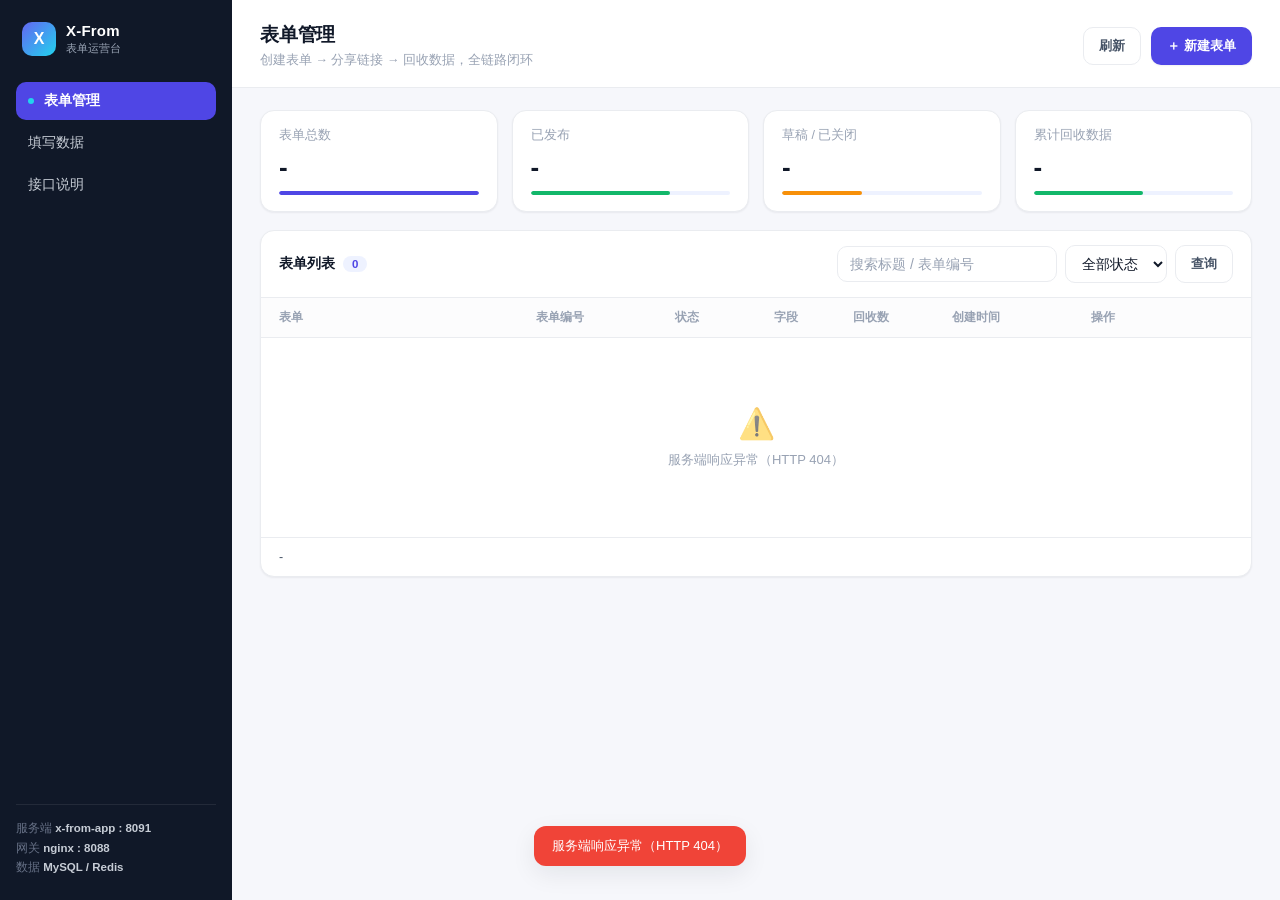
==== docs/dev-ops/nginx/html/admin/index.html @ adfa81b9 "feat: 完成 x-from 表单系统全功能与部署编排 - DDD 六边形架构分层：api/types/domain/case/trigger/infrastructure/app - 运营端接口：" ====
<!DOCTYPE html>
<html lang="zh-CN">
<head>
  <meta charset="UTF-8"/>
  <meta name="viewport" content="width=device-width, initial-scale=1.0"/>
  <title>X-From 表单运营台</title>
  <link rel="stylesheet" href="./assets/style.css"/>
</head>
<body>
<div class="app">
  <aside class="sidebar">
    <div class="brand">
      <div class="brand-logo">X</div>
      <div>
        <strong>X-From</strong>
        <small>表单运营台</small>
      </div>
    </div>
    <nav class="nav">
      <a class="nav-item active" id="navForms"><span class="dot"></span>表单管理</a>
      <a class="nav-item" id="navData">填写数据</a>
      <a class="nav-item" id="navDocs">接口说明</a>
    </nav>
    <div class="sidebar-footer">
      服务端 <b>x-from-app : 8091</b><br/>
      网关 <b>nginx : 8088</b><br/>
      数据 <b>MySQL / Redis</b>
    </div>
  </aside>

  <main class="main">
    <header class="topbar">
      <div>
        <h1 id="pageTitle">表单管理</h1>
        <p id="pageDesc">创建表单 → 分享链接 → 回收数据，全链路闭环</p>
      </div>
      <div class="topbar-actions">
        <button class="btn btn-ghost" id="btnRefresh">刷新</button>
        <button class="btn btn-primary" id="btnCreate">＋ 新建表单</button>
      </div>
    </header>

    <section class="content">
      <div class="stat-grid">
        <div class="stat-card">
          <span class="label">表单总数</span>
          <span class="value" id="statTotal">-</span>
          <span class="spark"><i style="width:100%"></i></span>
        </div>
        <div class="stat-card">
          <span class="label">已发布</span>
          <span class="value" id="statPublished">-</span>
          <span class="spark"><i style="width:70%;background:var(--green)"></i></span>
        </div>
        <div class="stat-card">
          <span class="label">草稿 / 已关闭</span>
          <span class="value" id="statDraft">-</span>
          <span class="spark"><i style="width:40%;background:var(--amber)"></i></span>
        </div>
        <div class="stat-card">
          <span class="label">累计回收数据</span>
          <span class="value" id="statSubmissions">-</span>
          <span class="spark"><i style="width:55%;background:#12b76a"></i></span>
        </div>
      </div>

      <div class="panel">
        <div class="panel-head">
          <div class="panel-title">表单列表 <span class="badge-count" id="listTotal">0</span></div>
          <div class="filters">
            <input class="input input-search" id="keyword" placeholder="搜索标题 / 表单编号"/>
            <select class="select" id="statusFilter">
              <option value="">全部状态</option>
              <option value="0">草稿</option>
              <option value="1">已发布</option>
              <option value="2">已关闭</option>
            </select>
            <button class="btn btn-ghost" id="btnSearch">查询</button>
          </div>
        </div>
        <div class="table-wrap">
          <table class="table">
            <thead>
            <tr>
              <th style="width:26%">表单</th>
              <th style="width:14%">表单编号</th>
              <th style="width:10%">状态</th>
              <th style="width:8%">字段</th>
              <th style="width:10%">回收数</th>
              <th style="width:14%">创建时间</th>
              <th style="width:18%">操作</th>
            </tr>
            </thead>
            <tbody id="formTableBody">
            <tr class="skeleton-row"><td colspan="7"></td></tr>
            </tbody>
          </table>
        </div>
        <div class="pager">
          <span id="pagerInfo">-</span>
          <div class="pages" id="pagerPages"></div>
        </div>
      </div>
    </section>
  </main>
</div>

<!-- 新建表单 -->
<div class="modal" id="createModal">
  <div class="modal-mask" data-close="createModal"></div>
  <div class="modal-card">
    <div class="modal-head">
      <div>
        <h3>新建表单</h3>
        <p>配置字段后可保存草稿，或直接发布并拿到分享链接</p>
      </div>
      <button class="modal-close" data-close="createModal">✕</button>
    </div>
    <div class="modal-body">
      <div class="form-row">
        <label>表单标题 <span class="hint">必填</span></label>
        <input class="input" id="formTitle" placeholder="例如：2025 春季用户调研"/>
      </div>
      <div class="form-row">
        <label>表单描述 <span class="hint">选填，展示在用户端顶部</span></label>
        <textarea class="textarea" id="formDesc" rows="2" placeholder="用一句话说明填写目的"></textarea>
      </div>
      <div class="form-row">
        <label>字段配置 <span class="hint">至少一个字段</span></label>
        <div class="editor" id="fieldEditor"></div>
        <button class="btn btn-ghost" id="btnAddField" style="align-self:flex-start">＋ 添加字段</button>
      </div>
    </div>
    <div class="modal-foot">
      <button class="btn btn-ghost" data-close="createModal">取消</button>
      <button class="btn btn-ghost" id="btnSaveDraft">保存草稿</button>
      <button class="btn btn-primary" id="btnCreatePublish">创建并发布</button>
    </div>
  </div>
</div>

<!-- 填写数据 -->
<div class="modal" id="dataModal">
  <div class="modal-mask" data-close="dataModal"></div>
  <div class="modal-card wide">
    <div class="modal-head">
      <div>
        <h3 id="dataModalTitle">填写数据</h3>
        <p id="dataModalSub">-</p>
      </div>
      <button class="modal-close" data-close="dataModal">✕</button>
    </div>
    <div class="modal-body">
      <div class="data-table-wrap">
        <table class="table">
          <thead id="dataTableHead"></thead>
          <tbody id="dataTableBody"></tbody>
        </table>
      </div>
      <div class="pager" style="border-top:none;padding:0">
        <span id="dataPagerInfo">-</span>
        <div class="pages" id="dataPagerPages"></div>
      </div>
    </div>
    <div class="modal-foot">
      <button class="btn btn-ghost" data-close="dataModal">关闭</button>
    </div>
  </div>
</div>

<!-- 接口说明 -->
<div class="modal" id="docsModal">
  <div class="modal-mask" data-close="docsModal"></div>
  <div class="modal-card">
    <div class="modal-head">
      <div>
        <h3>服务端接口</h3>
        <p>页面已对接全部接口，统一返回 { code, info, data }</p>
      </div>
      <button class="modal-close" data-close="docsModal">✕</button>
    </div>
    <div class="modal-body" style="font-size:13px;line-height:2">
      <div><span class="code-chip">POST</span> /api/admin/form/create　创建表单（publish=true 直接发布）</div>
      <div><span class="code-chip">GET</span> /api/admin/form/list　表单列表（keyword/status/page/pageSize）</div>
      <div><span class="code-chip">GET</span> /api/admin/form/stats　数据概览</div>
      <div><span class="code-chip">GET</span> /api/admin/form/detail?formNo=　表单详情</div>
      <div><span class="code-chip">POST</span> /api/admin/form/publish?formNo=　发布表单</div>
      <div><span class="code-chip">POST</span> /api/admin/form/close?formNo=　关闭表单</div>
      <div><span class="code-chip">GET</span> /api/admin/form/submissions?formNo=　填写数据分页</div>
      <div><span class="code-chip">GET</span> /api/form/{formNo}　用户端获取表单</div>
      <div><span class="code-chip">POST</span> /api/form/submit　用户端提交数据</div>
    </div>
    <div class="modal-foot">
      <button class="btn btn-ghost" data-close="docsModal">关闭</button>
    </div>
  </div>
</div>

<div class="toast" id="toast"></div>
<script src="./assets/app.js"></script>
</body>
</html>
---- docs/dev-ops/nginx/html/admin/assets/style.css ----
:root {
  --brand: #4f46e5;
  --brand-soft: #eef2ff;
  --brand-dark: #4338ca;
  --ink: #101828;
  --ink-2: #475467;
  --ink-3: #98a2b3;
  --line: #eaecf0;
  --bg: #f6f7fb;
  --surface: #ffffff;
  --sidebar: #101828;
  --green: #12b76a;
  --green-soft: #ecfdf3;
  --amber: #f79009;
  --amber-soft: #fffaeb;
  --red: #f04438;
  --red-soft: #fef3f2;
  --radius: 14px;
  --shadow-sm: 0 1px 2px rgba(16, 24, 40, .06);
  --shadow-md: 0 8px 24px rgba(16, 24, 40, .08);
  --shadow-lg: 0 24px 64px rgba(16, 24, 40, .18);
}

* { box-sizing: border-box; }

body {
  margin: 0;
  font-family: -apple-system, BlinkMacSystemFont, "Segoe UI", "PingFang SC", "Hiragino Sans GB", "Microsoft YaHei", sans-serif;
  background: var(--bg);
  color: var(--ink);
  font-size: 14px;
  -webkit-font-smoothing: antialiased;
}

button, input, select, textarea { font-family: inherit; font-size: 14px; }

/* ---------- 布局 ---------- */
.app { display: flex; min-height: 100vh; }

.sidebar {
  width: 232px;
  flex: 0 0 232px;
  background: var(--sidebar);
  color: #fff;
  padding: 22px 16px;
  display: flex;
  flex-direction: column;
  gap: 26px;
  position: sticky;
  top: 0;
  height: 100vh;
}

.brand { display: flex; align-items: center; gap: 10px; padding: 0 6px; }
.brand-logo {
  width: 34px; height: 34px; border-radius: 10px;
  background: linear-gradient(135deg, #6366f1, #22d3ee);
  display: grid; place-items: center;
  font-weight: 800; font-size: 16px; color: #fff;
}
.brand strong { display: block; font-size: 15px; letter-spacing: .2px; }
.brand small { color: #98a2b3; font-size: 11px; }

.nav { display: flex; flex-direction: column; gap: 4px; }
.nav-item {
  display: flex; align-items: center; gap: 10px;
  padding: 10px 12px; border-radius: 10px;
  color: #c7cdd6; text-decoration: none; cursor: pointer;
  font-size: 13.5px; transition: .15s;
}
.nav-item:hover { background: rgba(255, 255, 255, .06); color: #fff; }
.nav-item.active { background: var(--brand); color: #fff; font-weight: 600; }
.nav-item .dot { width: 6px; height: 6px; border-radius: 50%; background: #22d3ee; }

.sidebar-footer {
  margin-top: auto; font-size: 11.5px; color: #667085;
  border-top: 1px solid rgba(255, 255, 255, .08); padding-top: 14px; line-height: 1.7;
}
.sidebar-footer b { color: #c7cdd6; font-weight: 600; }

.main { flex: 1; min-width: 0; display: flex; flex-direction: column; }

.topbar {
  display: flex; align-items: center; justify-content: space-between;
  gap: 16px; padding: 22px 28px 18px;
  background: var(--surface); border-bottom: 1px solid var(--line);
  position: sticky; top: 0; z-index: 20;
}
.topbar h1 { margin: 0; font-size: 19px; letter-spacing: -.2px; }
.topbar p { margin: 4px 0 0; color: var(--ink-3); font-size: 12.5px; }
.topbar-actions { display: flex; gap: 10px; }

.content { padding: 22px 28px 48px; display: flex; flex-direction: column; gap: 18px; }

/* ---------- 按钮 ---------- */
.btn {
  border: 1px solid transparent; border-radius: 10px;
  padding: 9px 15px; cursor: pointer; font-weight: 600; font-size: 13px;
  transition: .15s; white-space: nowrap;
}
.btn:disabled { opacity: .55; cursor: not-allowed; }
.btn-primary { background: var(--brand); color: #fff; box-shadow: var(--shadow-sm); }
.btn-primary:hover:not(:disabled) { background: var(--brand-dark); }
.btn-ghost { background: #fff; color: var(--ink-2); border-color: var(--line); }
.btn-ghost:hover:not(:disabled) { background: #f9fafb; }
.btn-danger-ghost { background: #fff; color: var(--red); border-color: #fee4e2; }
.btn-danger-ghost:hover:not(:disabled) { background: var(--red-soft); }
.btn-sm { padding: 5px 10px; font-size: 12px; border-radius: 8px; }
.link-btn {
  background: none; border: none; padding: 0; cursor: pointer;
  color: var(--brand); font-size: 12.5px; font-weight: 600;
}
.link-btn:hover { text-decoration: underline; }
.link-btn.muted { color: var(--ink-3); }

/* ---------- 统计卡 ---------- */
.stat-grid { display: grid; grid-template-columns: repeat(4, minmax(0, 1fr)); gap: 14px; }
.stat-card {
  background: var(--surface); border: 1px solid var(--line); border-radius: var(--radius);
  padding: 16px 18px; box-shadow: var(--shadow-sm);
  display: flex; flex-direction: column; gap: 8px;
}
.stat-card .label { color: var(--ink-3); font-size: 12.5px; display: flex; align-items: center; gap: 6px; }
.stat-card .value { font-size: 26px; font-weight: 700; letter-spacing: -.6px; }
.stat-card .value small { font-size: 12px; color: var(--ink-3); font-weight: 500; margin-left: 4px; }
.stat-card .spark { height: 4px; border-radius: 4px; background: var(--brand-soft); overflow: hidden; }
.stat-card .spark i { display: block; height: 100%; background: var(--brand); border-radius: 4px; }

/* ---------- 面板 / 表格 ---------- */
.panel {
  background: var(--surface); border: 1px solid var(--line);
  border-radius: var(--radius); box-shadow: var(--shadow-sm); overflow: hidden;
}
.panel-head {
  display: flex; align-items: center; justify-content: space-between;
  gap: 12px; padding: 14px 18px; border-bottom: 1px solid var(--line); flex-wrap: wrap;
}
.panel-title { font-weight: 600; font-size: 14px; display: flex; align-items: center; gap: 8px; }
.badge-count { background: var(--brand-soft); color: var(--brand); border-radius: 20px; padding: 2px 9px; font-size: 11.5px; font-weight: 600; }

.filters { display: flex; gap: 8px; align-items: center; flex-wrap: wrap; }
.input, .select, .textarea {
  border: 1px solid var(--line); border-radius: 10px; padding: 9px 12px;
  background: #fff; color: var(--ink); outline: none; transition: .15s;
}
.input:focus, .select:focus, .textarea:focus { border-color: var(--brand); box-shadow: 0 0 0 3px rgba(79, 70, 229, .12); }
.input::placeholder, .textarea::placeholder { color: var(--ink-3); }
.input-search { min-width: 220px; }

.table-wrap { overflow-x: auto; }
table.table { width: 100%; border-collapse: collapse; }
table.table th {
  text-align: left; font-size: 12px; font-weight: 600; color: var(--ink-3);
  padding: 11px 18px; background: #fcfcfd; border-bottom: 1px solid var(--line); white-space: nowrap;
}
table.table td {
  padding: 14px 18px; border-bottom: 1px solid #f2f4f7; vertical-align: middle; font-size: 13px;
}
table.table tbody tr:hover td { background: #fcfcfe; }
table.table tbody tr:last-child td { border-bottom: none; }
.cell-title { font-weight: 600; color: var(--ink); }
.cell-sub { color: var(--ink-3); font-size: 11.5px; margin-top: 3px; }
.code-chip {
  font-family: ui-monospace, SFMono-Regular, Menlo, monospace;
  background: #f2f4f7; border-radius: 6px; padding: 3px 8px; font-size: 12px; color: var(--ink-2);
}
.ops { display: flex; gap: 10px; align-items: center; flex-wrap: wrap; }

.tag { display: inline-flex; align-items: center; gap: 5px; padding: 3px 9px; border-radius: 20px; font-size: 11.5px; font-weight: 600; }
.tag::before { content: ""; width: 5px; height: 5px; border-radius: 50%; background: currentColor; }
.tag-published { background: var(--green-soft); color: var(--green); }
.tag-draft { background: var(--amber-soft); color: var(--amber); }
.tag-closed { background: #f2f4f7; color: var(--ink-3); }

.empty { padding: 54px 20px; text-align: center; color: var(--ink-3); }
.empty .icon { font-size: 30px; display: block; margin-bottom: 10px; opacity: .6; }
.skeleton-row td { height: 46px; background: linear-gradient(90deg, #f4f5f7 25%, #eceef2 37%, #f4f5f7 63%); background-size: 400% 100%; animation: shimmer 1.2s infinite; }
@keyframes shimmer { 0% { background-position: 100% 0; } 100% { background-position: 0 0; } }

.pager { display: flex; justify-content: space-between; align-items: center; padding: 12px 18px; border-top: 1px solid var(--line); color: var(--ink-2); font-size: 12.5px; }
.pager .pages { display: flex; gap: 6px; align-items: center; }
.page-btn { min-width: 30px; height: 30px; border-radius: 8px; border: 1px solid var(--line); background: #fff; cursor: pointer; color: var(--ink-2); }
.page-btn.active { background: var(--brand); border-color: var(--brand); color: #fff; font-weight: 600; }
.page-btn:disabled { opacity: .45; cursor: not-allowed; }

/* ---------- 弹窗 ---------- */
.modal { position: fixed; inset: 0; display: none; z-index: 60; }
.modal.open { display: block; }
.modal-mask { position: absolute; inset: 0; background: rgba(16, 24, 40, .5); backdrop-filter: blur(2px); }
.modal-card {
  position: relative; margin: 6vh auto; width: min(760px, 92vw); max-height: 88vh;
  background: #fff; border-radius: 18px; box-shadow: var(--shadow-lg);
  display: flex; flex-direction: column; overflow: hidden;
  animation: pop .18s ease-out;
}
.modal-card.wide { width: min(940px, 94vw); }
@keyframes pop { from { transform: translateY(10px) scale(.99); opacity: 0; } to { transform: none; opacity: 1; } }
.modal-head { padding: 18px 22px 14px; border-bottom: 1px solid var(--line); display: flex; justify-content: space-between; align-items: flex-start; gap: 12px; }
.modal-head h3 { margin: 0; font-size: 16px; }
.modal-head p { margin: 5px 0 0; color: var(--ink-3); font-size: 12.5px; }
.modal-close { border: none; background: #f2f4f7; width: 30px; height: 30px; border-radius: 9px; cursor: pointer; color: var(--ink-2); font-size: 15px; }
.modal-close:hover { background: #e4e7ec; }
.modal-body { padding: 20px 22px; overflow-y: auto; display: flex; flex-direction: column; gap: 16px; }
.modal-foot { padding: 14px 22px; border-top: 1px solid var(--line); display: flex; justify-content: flex-end; gap: 10px; background: #fcfcfd; }

.form-row { display: flex; flex-direction: column; gap: 7px; }
.form-row > label { font-size: 12.5px; font-weight: 600; color: var(--ink-2); }
.form-row .hint { font-size: 11.5px; color: var(--ink-3); font-weight: 400; }
.form-grid-2 { display: grid; grid-template-columns: 1fr 1fr; gap: 12px; }

.editor { display: flex; flex-direction: column; gap: 10px; }
.field-card {
  border: 1px solid var(--line); border-radius: 12px; padding: 12px 14px;
  display: flex; flex-direction: column; gap: 10px; background: #fcfcfd;
}
.field-card-head { display: flex; align-items: center; justify-content: space-between; gap: 10px; }
.field-index { font-size: 11.5px; font-weight: 700; color: var(--brand); background: var(--brand-soft); border-radius: 6px; padding: 3px 8px; }
.field-del { border: none; background: none; color: var(--red); cursor: pointer; font-size: 12px; font-weight: 600; }
.editor-empty { border: 1px dashed #d0d5dd; border-radius: 12px; padding: 22px; text-align: center; color: var(--ink-3); font-size: 12.5px; }

.checkbox { display: inline-flex; align-items: center; gap: 7px; font-size: 12.5px; color: var(--ink-2); cursor: pointer; }
.checkbox input { width: 15px; height: 15px; accent-color: var(--brand); }

/* ---------- Toast ---------- */
.toast {
  position: fixed; left: 50%; bottom: 34px; transform: translate(-50%, 20px);
  background: var(--ink); color: #fff; padding: 11px 18px; border-radius: 12px;
  font-size: 13px; opacity: 0; pointer-events: none; transition: .22s; z-index: 90;
  box-shadow: var(--shadow-md); max-width: 80vw;
}
.toast.show { opacity: 1; transform: translate(-50%, 0); }
.toast.error { background: var(--red); }
.toast.success { background: #054f31; }

/* ---------- 数据表滚动 ---------- */
.data-table-wrap { max-height: 52vh; overflow: auto; border: 1px solid var(--line); border-radius: 12px; }
.data-table-wrap table.table th { position: sticky; top: 0; z-index: 1; }
.value-pill { display: inline-block; background: #f2f4f7; border-radius: 7px; padding: 2px 8px; font-size: 12px; margin: 2px 3px 2px 0; }

@media (max-width: 1080px) {
  .stat-grid { grid-template-columns: repeat(2, minmax(0, 1fr)); }
  .sidebar { width: 200px; flex-basis: 200px; }
}
@media (max-width: 760px) {
  .sidebar { display: none; }
  .content, .topbar { padding-left: 16px; padding-right: 16px; }
  .form-grid-2 { grid-template-columns: 1fr; }
}
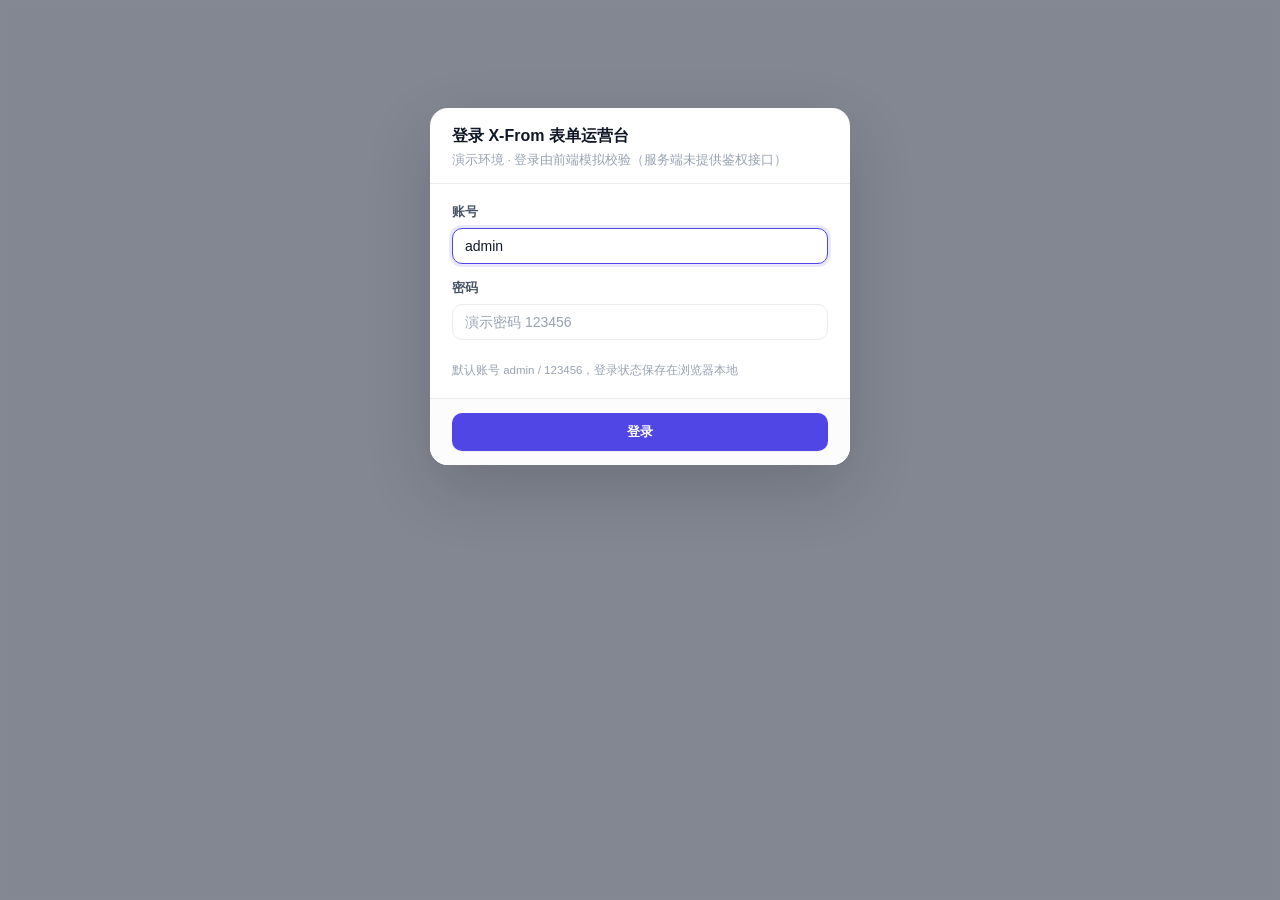
==== commit 6e6ddda2: "feat(web): 前端接口层独立为 api.js，运营端补模拟登录与数据查询 - admin/user 各新增 assets/api.js：统一收敛 /api/admin/form 与 /api/" ====
--- a/docs/dev-ops/nginx/html/admin/index.html
+++ b/docs/dev-ops/nginx/html/admin/index.html
@@ -6,7 +6,7 @@
   <title>X-From 表单运营台</title>
   <link rel="stylesheet" href="./assets/style.css"/>
 </head>
-<body>
+<body class="logged-out">
 <div class="app">
   <aside class="sidebar">
     <div class="brand">
@@ -35,8 +35,13 @@
         <p id="pageDesc">创建表单 → 分享链接 → 回收数据，全链路闭环</p>
       </div>
       <div class="topbar-actions">
+        <div class="user-chip">
+          <span class="user-avatar">A</span>
+          <span id="currentUser">-</span>
+        </div>
         <button class="btn btn-ghost" id="btnRefresh">刷新</button>
         <button class="btn btn-primary" id="btnCreate">＋ 新建表单</button>
+        <button class="btn btn-danger-ghost" id="btnLogout">退出</button>
       </div>
     </header>
 
@@ -76,6 +81,7 @@
               <option value="2">已关闭</option>
             </select>
             <button class="btn btn-ghost" id="btnSearch">查询</button>
+            <button class="btn btn-ghost" id="btnReset">重置</button>
           </div>
         </div>
         <div class="table-wrap">
@@ -105,6 +111,36 @@
   </main>
 </div>
 
+<!-- 模拟登录 -->
+<div class="modal" id="loginModal">
+  <div class="modal-mask"></div>
+  <div class="modal-card login-card">
+    <div class="modal-head">
+      <div>
+        <h3>登录 X-From 表单运营台</h3>
+        <p>演示环境 · 登录由前端模拟校验（服务端未提供鉴权接口）</p>
+      </div>
+    </div>
+    <div class="modal-body">
+      <div class="form-row">
+        <label>账号</label>
+        <input class="input" id="loginUser" value="admin" autocomplete="username" placeholder="演示账号 admin"/>
+      </div>
+      <div class="form-row">
+        <label>密码</label>
+        <input class="input" id="loginPass" type="password" value="123456" autocomplete="current-password" placeholder="演示密码 123456"/>
+      </div>
+      <div class="form-row">
+        <span class="hint" id="loginError" style="color:var(--red)"></span>
+        <span class="hint">默认账号 admin / 123456，登录状态保存在浏览器本地</span>
+      </div>
+    </div>
+    <div class="modal-foot">
+      <button class="btn btn-primary" id="btnLogin" style="width:100%">登录</button>
+    </div>
+  </div>
+</div>
+
 <!-- 新建表单 -->
 <div class="modal" id="createModal">
   <div class="modal-mask" data-close="createModal"></div>
@@ -168,6 +204,41 @@
   </div>
 </div>
 
+<!-- 填写数据 · 表单选择 -->
+<div class="modal" id="dataPickerModal">
+  <div class="modal-mask" data-close="dataPickerModal"></div>
+  <div class="modal-card">
+    <div class="modal-head">
+      <div>
+        <h3>填写数据</h3>
+        <p>选择要查看回收数据的表单（草稿未发布不可查看）</p>
+      </div>
+      <button class="modal-close" data-close="dataPickerModal">✕</button>
+    </div>
+    <div class="modal-body">
+      <div class="table-wrap">
+        <table class="table">
+          <thead>
+          <tr>
+            <th style="width:34%">表单</th>
+            <th style="width:18%">表单编号</th>
+            <th style="width:14%">状态</th>
+            <th style="width:12%">回收数</th>
+            <th style="width:22%">操作</th>
+          </tr>
+          </thead>
+          <tbody id="pickerTableBody">
+          <tr class="skeleton-row"><td colspan="5"></td></tr>
+          </tbody>
+        </table>
+      </div>
+    </div>
+    <div class="modal-foot">
+      <button class="btn btn-ghost" data-close="dataPickerModal">关闭</button>
+    </div>
+  </div>
+</div>
+
 <!-- 接口说明 -->
 <div class="modal" id="docsModal">
   <div class="modal-mask" data-close="docsModal"></div>
@@ -175,7 +246,7 @@
     <div class="modal-head">
       <div>
         <h3>服务端接口</h3>
-        <p>页面已对接全部接口，统一返回 { code, info, data }</p>
+        <p>接口对接已拆分到 assets/api.js，统一返回 { code, info, data }</p>
       </div>
       <button class="modal-close" data-close="docsModal">✕</button>
     </div>
@@ -197,6 +268,7 @@
 </div>
 
 <div class="toast" id="toast"></div>
+<script src="./assets/api.js"></script>
 <script src="./assets/app.js"></script>
 </body>
 </html>
--- a/docs/dev-ops/nginx/html/admin/assets/style.css
+++ b/docs/dev-ops/nginx/html/admin/assets/style.css
@@ -237,6 +237,21 @@
 .data-table-wrap table.table th { position: sticky; top: 0; z-index: 1; }
 .value-pill { display: inline-block; background: #f2f4f7; border-radius: 7px; padding: 2px 8px; font-size: 12px; margin: 2px 3px 2px 0; }
 
+/* ---------- 登录门禁 ---------- */
+body.logged-out .app { display: none; }
+.login-card { width: min(420px, 92vw); margin: 12vh auto; }
+.user-chip {
+  display: inline-flex; align-items: center; gap: 8px;
+  padding: 5px 12px 5px 6px; border-radius: 999px;
+  background: #f2f4f7; color: var(--ink-2); font-size: 13px; font-weight: 600;
+}
+.user-avatar {
+  width: 24px; height: 24px; border-radius: 50%;
+  background: var(--brand); color: #fff;
+  display: inline-flex; align-items: center; justify-content: center;
+  font-size: 12px; font-weight: 700;
+}
+
 @media (max-width: 1080px) {
   .stat-grid { grid-template-columns: repeat(2, minmax(0, 1fr)); }
   .sidebar { width: 200px; flex-basis: 200px; }
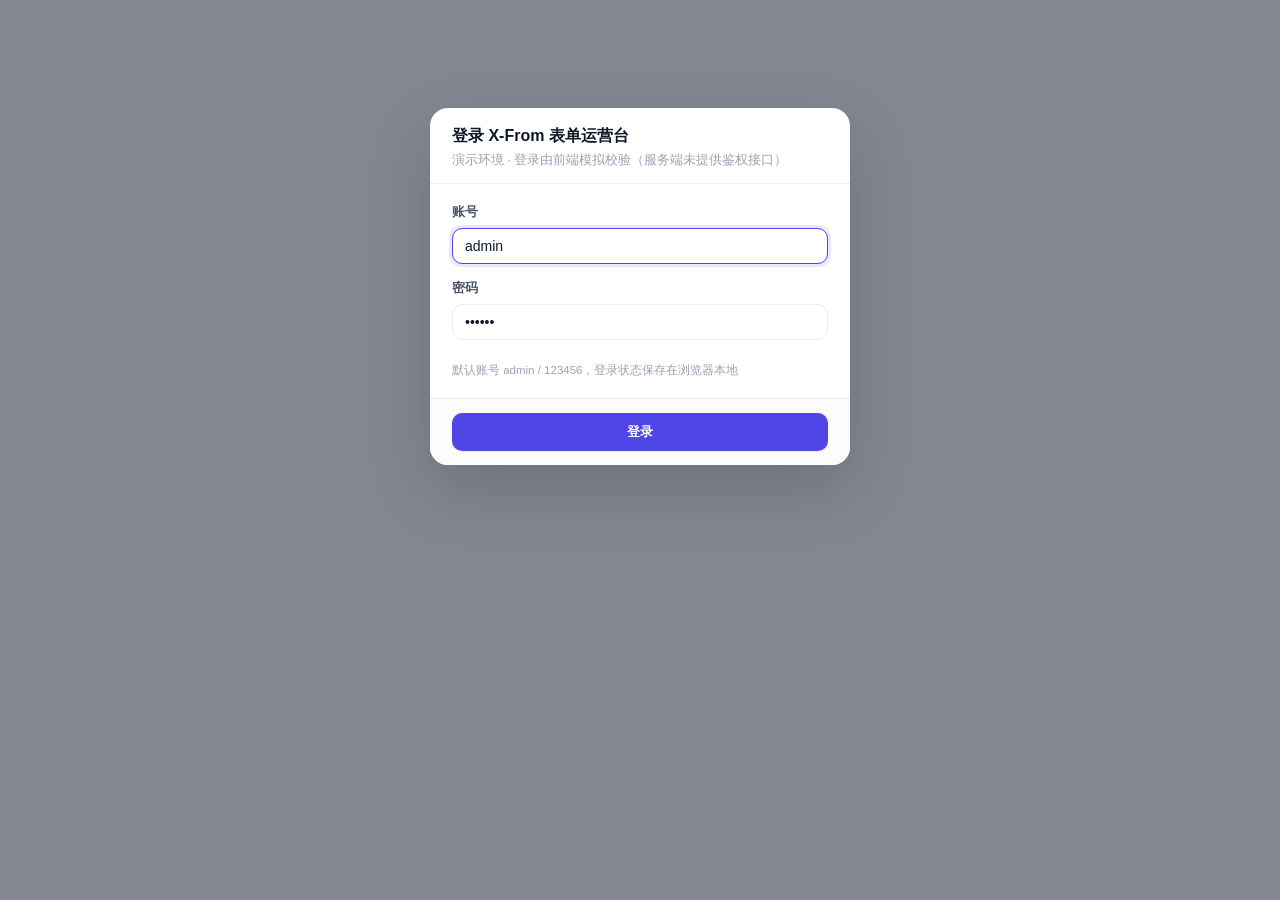
==== commit 5bf4d5f7: "fix(web): 修复登录页误报"服务端响应异常"，静态资源加版本号与禁缓存 现象：浏览器登录运营台时提示「服务端响应异常」，登录弹窗密码框为空。  根因： 1. 静态资源无版本号且 nginx 未" ====
--- a/docs/dev-ops/nginx/html/admin/index.html
+++ b/docs/dev-ops/nginx/html/admin/index.html
@@ -4,7 +4,7 @@
   <meta charset="UTF-8"/>
   <meta name="viewport" content="width=device-width, initial-scale=1.0"/>
   <title>X-From 表单运营台</title>
-  <link rel="stylesheet" href="./assets/style.css"/>
+  <link rel="stylesheet" href="./assets/style.css?v=20261126b"/>
 </head>
 <body class="logged-out">
 <div class="app">
@@ -268,7 +268,7 @@
 </div>
 
 <div class="toast" id="toast"></div>
-<script src="./assets/api.js"></script>
-<script src="./assets/app.js"></script>
+<script src="./assets/api.js?v=20261126b"></script>
+<script src="./assets/app.js?v=20261126b"></script>
 </body>
 </html>
